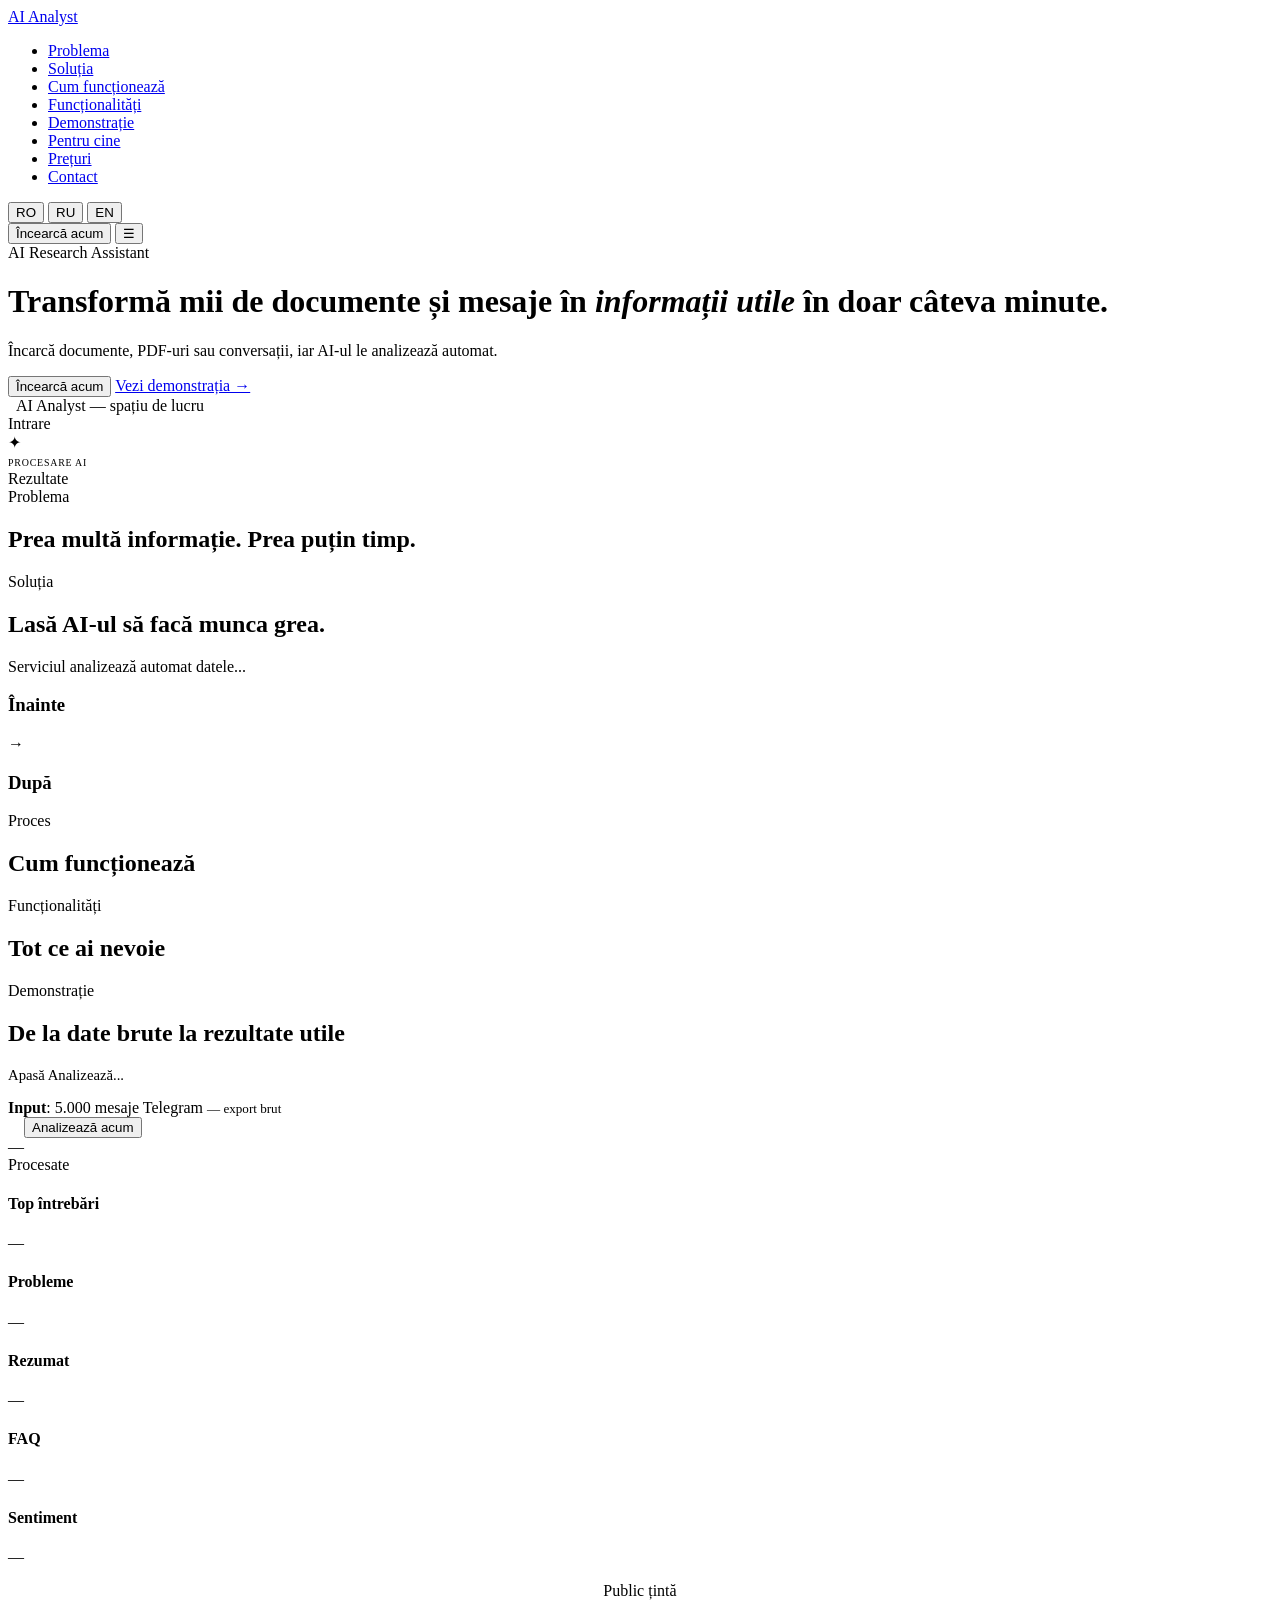
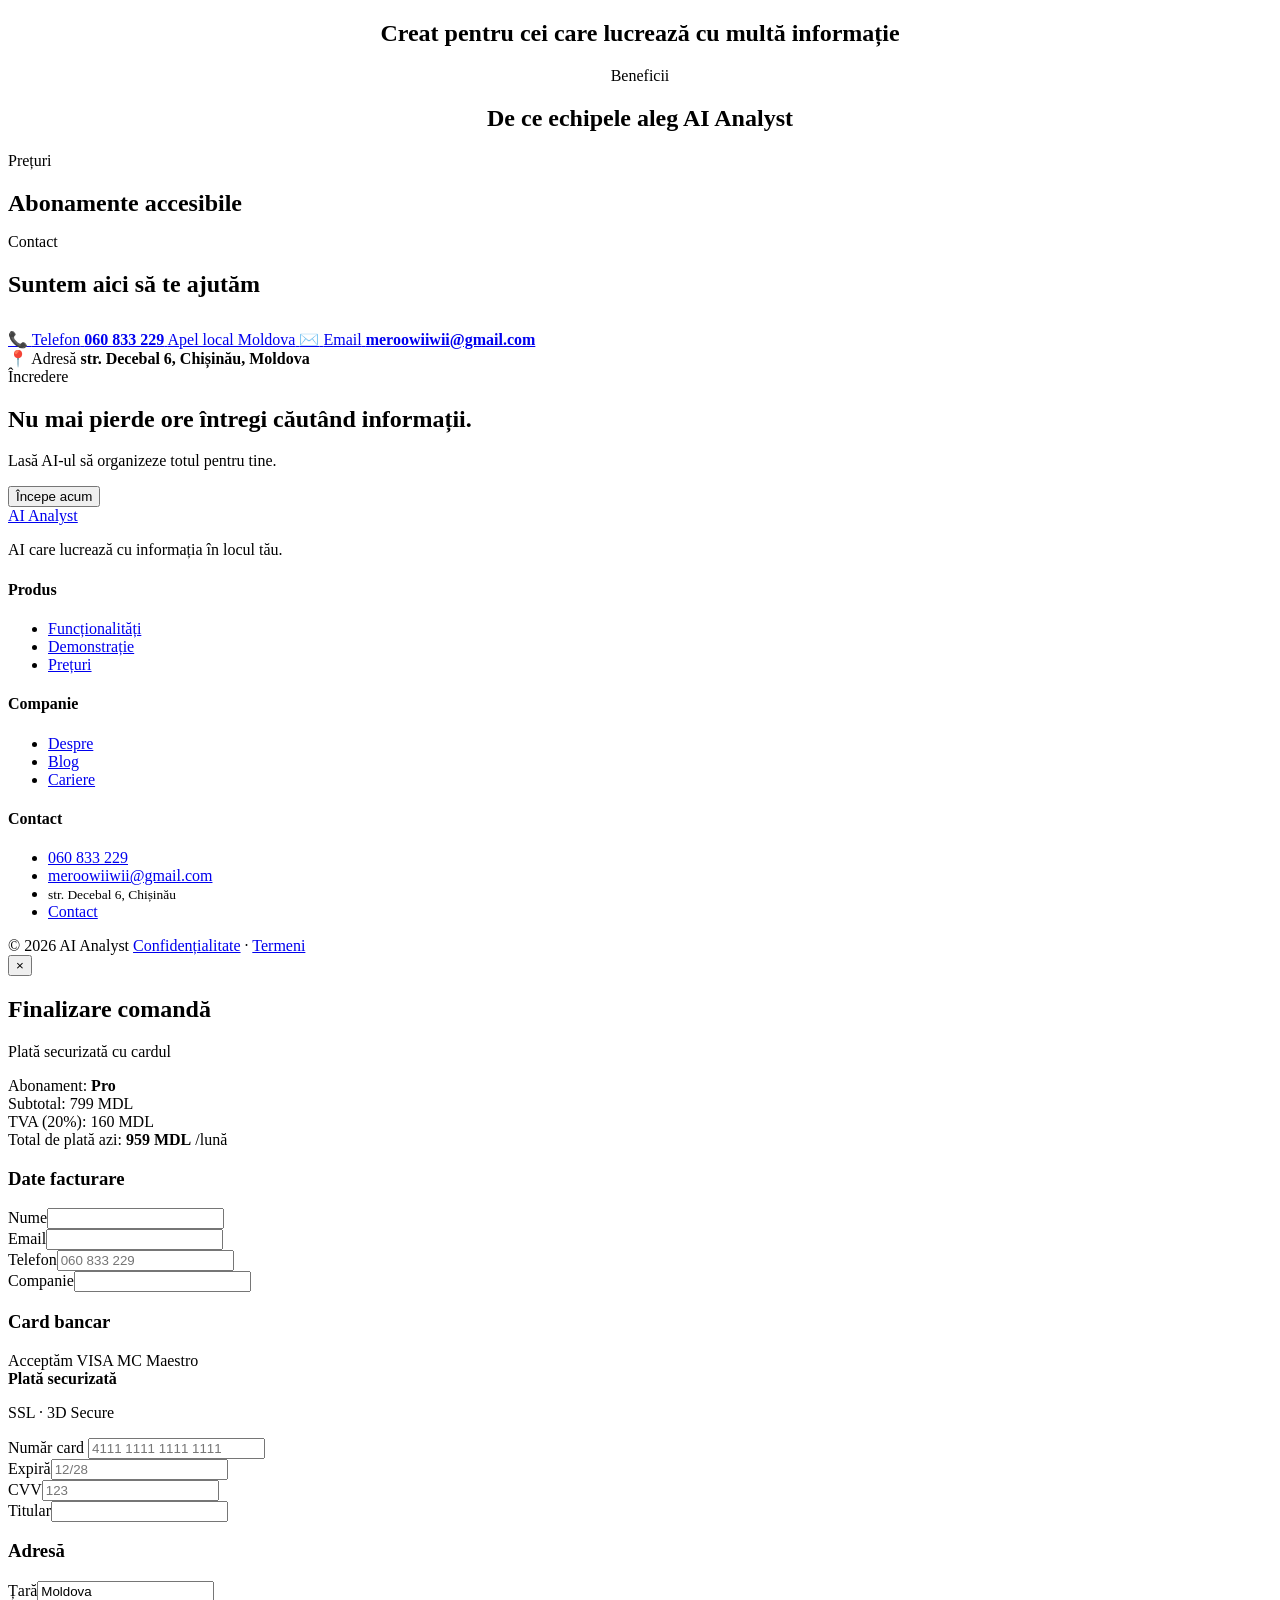
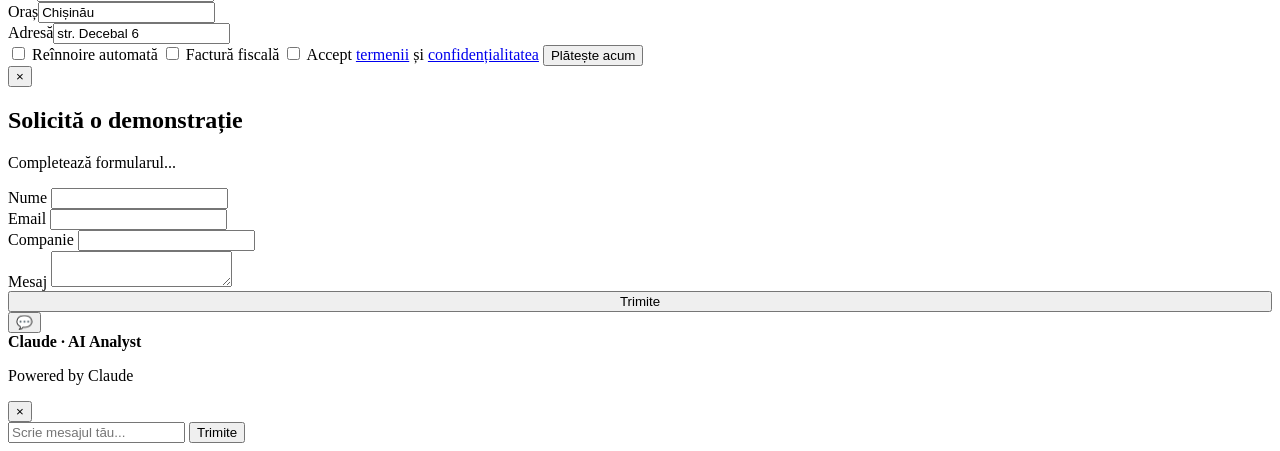
==== index.html @ ad3c5990 "Add files via upload" ====
<!DOCTYPE html>
<html lang="ro">
<head>
  <meta charset="UTF-8">
  <meta name="viewport" content="width=device-width, initial-scale=1.0">
  <meta name="description" content="AI Analyst — transformă documente și conversații în rezumate, rapoarte și insight-uri utile.">
  <meta name="theme-color" content="#06080c">
  <meta property="og:title" content="AI Analyst">
  <meta property="og:description" content="AI care lucrează cu informația în locul tău.">
  <meta property="og:type" content="website">
  <title>AI Analyst — Asistent AI pentru analiza informației</title>
  <link rel="preconnect" href="https://fonts.googleapis.com">
  <link href="https://fonts.googleapis.com/css2?family=Instrument+Serif:ital@0;1&family=DM+Sans:ital,opsz,wght@0,9..40,300;0,9..40,400;0,9..40,500;0,9..40,600&display=swap" rel="stylesheet">
  <link rel="stylesheet" href="css/styles.css">
  <link rel="icon" href="data:image/svg+xml,<svg xmlns='http://www.w3.org/2000/svg' viewBox='0 0 100 100'><circle cx='50' cy='50' r='40' fill='%233d8bff'/></svg>">
</head>
<body>
  <div class="glow" id="glow" aria-hidden="true"></div>

  <nav id="nav">
    <a href="#" class="logo" aria-label="AI Analyst home">
      <span class="logo-dot"></span> AI Analyst
    </a>
    <ul class="nav-mid">
      <li><a href="#problema" data-i18n="nav.problem">Problema</a></li>
      <li><a href="#solutie" data-i18n="nav.solution">Soluția</a></li>
      <li><a href="#cum" data-i18n="nav.how">Cum funcționează</a></li>
      <li><a href="#features" data-i18n="nav.features">Funcționalități</a></li>
      <li><a href="#demo" data-i18n="nav.demo">Demonstrație</a></li>
      <li><a href="#audience" data-i18n="nav.audience">Pentru cine</a></li>
      <li><a href="#preturi" data-i18n="nav.pricing">Prețuri</a></li>
      <li><a href="#contact" data-i18n="nav.contact">Contact</a></li>
    </ul>
    <div class="nav-right">
      <div class="lang-switch" role="group" aria-label="Language">
        <button type="button" class="lang-btn active" data-lang="ro" aria-pressed="true">RO</button>
        <button type="button" class="lang-btn" data-lang="ru" aria-pressed="false">RU</button>
        <button type="button" class="lang-btn" data-lang="en" aria-pressed="false">EN</button>
      </div>
      <button type="button" class="btn-nav" data-open-modal data-i18n="nav.cta">Încearcă acum</button>
      <button type="button" class="menu-toggle" id="menuToggle" aria-label="Menu">☰</button>
    </div>
  </nav>

  <header class="hero" id="top">
    <div class="hero-bg"></div>
    <div class="hero-grid"></div>
    <div class="hero-inner">
      <div class="badge">
        <span class="logo-dot" style="width:6px;height:6px"></span>
        <span data-i18n="hero.badge">AI Research Assistant</span>
      </div>
      <h1 data-i18n="hero.title" data-i18n-html>Transformă mii de documente și mesaje în <em>informații utile</em> în doar câteva minute.</h1>
      <p class="hero-sub" data-i18n="hero.sub">Încarcă documente, PDF-uri sau conversații, iar AI-ul le analizează automat.</p>
      <div class="hero-actions">
        <button type="button" class="btn-primary" data-open-modal data-i18n="hero.cta1">Încearcă acum</button>
        <a href="#demo" class="btn-ghost" data-i18n="hero.cta2">Vezi demonstrația →</a>
      </div>

      <div class="pipeline" aria-label="Product workflow">
        <div class="pipeline-bar">
          <span class="dot dot-r"></span><span class="dot dot-y"></span><span class="dot dot-g"></span>
          <span style="margin-left:8px" data-i18n="pipeline.title">AI Analyst — spațiu de lucru</span>
        </div>
        <div class="pipeline-body">
          <div class="pipe-col">
            <div class="pipe-label" data-i18n="pipeline.input">Intrare</div>
            <div id="pipelineFiles"></div>
          </div>
          <div class="pipe-mid">
            <div class="orb" aria-hidden="true">✦</div>
            <span style="font-size:.62rem;color:var(--accent);text-transform:uppercase;letter-spacing:.08em" data-i18n="pipeline.process">Procesare AI</span>
          </div>
          <div class="pipe-col">
            <div class="pipe-label" data-i18n="pipeline.output">Rezultate</div>
            <div id="pipelineOutputs"></div>
          </div>
        </div>
      </div>
    </div>
  </header>

  <main>
    <section id="problema">
      <div class="container">
        <div class="section-tag reveal" data-i18n="problem.tag">Problema</div>
        <h2 class="reveal" data-i18n="problem.title">Prea multă informație. Prea puțin timp.</h2>
        <div class="grid-3" id="problemGrid"></div>
      </div>
    </section>

    <div class="solution-wrap" id="solutie">
      <div class="container">
        <div class="section-tag reveal" data-i18n="solution.tag">Soluția</div>
        <h2 class="reveal" data-i18n="solution.title">Lasă AI-ul să facă munca grea.</h2>
        <p class="solution-desc reveal" data-i18n="solution.desc">Serviciul analizează automat datele...</p>
        <div class="ba-grid reveal">
          <div class="ba-box before">
            <h3 id="beforeTitle">Înainte</h3>
            <ul id="beforeList"></ul>
          </div>
          <div class="ba-arrow" aria-hidden="true">→</div>
          <div class="ba-box after">
            <h3 id="afterTitle">După</h3>
            <ul id="afterList"></ul>
          </div>
        </div>
      </div>
    </div>

    <section id="cum">
      <div class="container">
        <div class="section-tag reveal" data-i18n="how.tag">Proces</div>
        <h2 class="reveal" data-i18n="how.title">Cum funcționează</h2>
        <div class="steps" id="stepsRow"></div>
      </div>
    </section>

    <section id="features">
      <div class="container">
        <div class="section-tag reveal" data-i18n="features.tag">Funcționalități</div>
        <h2 class="reveal" data-i18n="features.title">Tot ce ai nevoie</h2>
        <div class="grid-3" id="featuresGrid"></div>
      </div>
    </section>

    <section id="demo" class="demo-section">
      <div class="container">
        <div class="section-tag reveal" data-i18n="demo.tag">Demonstrație</div>
        <h2 class="reveal" data-i18n="demo.title">De la date brute la rezultate utile</h2>
        <p class="reveal" style="color:var(--muted);font-size:.92rem" data-i18n="demo.subtitle">Apasă Analizează...</p>

        <div class="demo-panel reveal">
          <div class="demo-header">
            <div>
              <strong data-i18n="demo.inputLabel">Input</strong>:
              <span data-i18n="demo.inputValue">5.000 mesaje Telegram</span>
              <span style="color:var(--muted);font-size:.82rem"> — <span data-i18n="demo.inputDesc">export brut</span></span>
            </div>
            <div style="display:flex;align-items:center;gap:1rem;flex-wrap:wrap">
              <div class="demo-status" id="demoStatus"></div>
              <button type="button" class="demo-run" id="runDemoBtn" data-i18n="demo.run">Analizează acum</button>
            </div>
          </div>
          <div class="demo-grid">
            <div class="demo-metric">
              <div class="num" id="processedCount">—</div>
              <div class="lbl" data-i18n="demo.outputLabel">Procesate</div>
            </div>
            <div class="demo-cards">
              <div class="demo-card"><h4 data-i18n="demo.cards.q">Top întrebări</h4><p id="outQ">—</p></div>
              <div class="demo-card"><h4 data-i18n="demo.cards.issues">Probleme</h4><p id="outIssues">—</p></div>
              <div class="demo-card"><h4 data-i18n="demo.cards.summary">Rezumat</h4><p id="outSummary">—</p></div>
              <div class="demo-card"><h4 data-i18n="demo.cards.faq">FAQ</h4><p id="outFaq">—</p></div>
              <div class="demo-card" style="grid-column:1/-1"><h4 data-i18n="demo.cards.sentiment">Sentiment</h4><p id="outSentiment">—</p></div>
            </div>
          </div>
          <ul id="demoOutputList" style="display:none"></ul>
        </div>
      </div>
    </section>

    <section id="audience">
      <div class="container" style="text-align:center">
        <div class="section-tag reveal" style="justify-content:center" data-i18n="audience.tag">Public țintă</div>
        <h2 class="reveal" data-i18n="audience.title">Creat pentru cei care lucrează cu multă informație</h2>
        <div class="audience-tags reveal" id="audienceTags"></div>
      </div>
    </section>

    <section>
      <div class="container" style="text-align:center">
        <div class="section-tag reveal" style="justify-content:center" data-i18n="benefits.tag">Beneficii</div>
        <h2 class="reveal" data-i18n="benefits.title">De ce echipele aleg AI Analyst</h2>
        <div class="benefits-row reveal" id="benefitsRow"></div>
      </div>
    </section>

    <section id="preturi" style="background:var(--surface);border-block:1px solid var(--border)">
      <div class="container">
        <div class="section-tag reveal" data-i18n="pricing.tag">Prețuri</div>
        <h2 class="reveal" data-i18n="pricing.title">Abonamente accesibile</h2>
        <p class="reveal pricing-sub" data-i18n="pricing.subtitle" style="color:var(--muted);max-width:560px;margin:-1rem 0 2rem;font-size:.95rem"></p>
        <div class="pricing-grid reveal" id="pricingGrid"></div>
      </div>
    </section>

    <section id="contact">
      <div class="container">
        <div class="section-tag reveal" data-i18n="contact.tag">Contact</div>
        <h2 class="reveal" data-i18n="contact.title">Suntem aici să te ajutăm</h2>
        <p class="reveal" style="color:var(--muted);margin-bottom:2rem" data-i18n="contact.subtitle"></p>
        <div class="contact-grid reveal">
          <a href="tel:+37360833229" class="contact-card">
            <span class="contact-icon">📞</span>
            <span class="contact-label" data-i18n="contact.phoneLabel">Telefon</span>
            <strong data-i18n="contact.phone">060 833 229</strong>
            <span class="contact-hint" data-i18n="contact.callHint">Apel local Moldova</span>
          </a>
          <a href="mailto:meroowiiwii@gmail.com" class="contact-card">
            <span class="contact-icon">✉️</span>
            <span class="contact-label" data-i18n="contact.emailLabel">Email</span>
            <strong>meroowiiwii@gmail.com</strong>
          </a>
          <div class="contact-card static">
            <span class="contact-icon">📍</span>
            <span class="contact-label" data-i18n="contact.addressLabel">Adresă</span>
            <strong data-i18n="contact.address">str. Decebal 6, Chișinău, Moldova</strong>
          </div>
        </div>
      </div>
    </section>

    <section class="trust-section">
      <div class="container">
        <div class="section-tag reveal" data-i18n="proof.tag">Încredere</div>
        <div class="stats-row reveal" id="statsRow"></div>
        <div class="testimonials reveal" id="testimonialsGrid"></div>
        <div class="logos-row reveal" id="logosRow"></div>
      </div>
    </section>

    <section class="cta-final">
      <div class="container reveal">
        <h2 data-i18n="cta.title">Nu mai pierde ore întregi căutând informații.</h2>
        <p class="cta-sub" data-i18n="cta.sub">Lasă AI-ul să organizeze totul pentru tine.</p>
        <button type="button" class="btn-primary" data-open-modal data-i18n="cta.btn">Începe acum</button>
      </div>
    </section>
  </main>

  <footer>
    <div class="container">
      <div class="footer-grid">
        <div>
          <a href="#" class="logo"><span class="logo-dot"></span> AI Analyst</a>
          <p class="footer-desc" data-i18n="footer.desc">AI care lucrează cu informația în locul tău.</p>
        </div>
        <div class="footer-col">
          <h4 data-i18n="footer.product">Produs</h4>
          <ul>
            <li><a href="#features" data-i18n="footer.links.features">Funcționalități</a></li>
            <li><a href="#demo" data-i18n="footer.links.demo">Demonstrație</a></li>
            <li><a href="#preturi" data-i18n="footer.links.pricing">Prețuri</a></li>
          </ul>
        </div>
        <div class="footer-col">
          <h4 data-i18n="footer.company">Companie</h4>
          <ul>
            <li><a href="#" data-i18n="footer.links.about">Despre</a></li>
            <li><a href="#" data-i18n="footer.links.blog">Blog</a></li>
            <li><a href="#" data-i18n="footer.links.careers">Cariere</a></li>
          </ul>
        </div>
        <div class="footer-col">
          <h4 data-i18n="footer.contact">Contact</h4>
          <ul>
            <li><a href="tel:+37360833229">060 833 229</a></li>
            <li><a href="mailto:meroowiiwii@gmail.com">meroowiiwii@gmail.com</a></li>
            <li><span style="color:var(--muted);font-size:.84rem">str. Decebal 6, Chișinău</span></li>
            <li><a href="#contact" data-i18n="nav.contact">Contact</a></li>
          </ul>
        </div>
      </div>
      <div class="footer-bottom">
        <span data-i18n="footer.copy">© 2026 AI Analyst</span>
        <span><a href="privacy.html" data-i18n="footer.privacy">Confidențialitate</a> · <a href="terms.html" data-i18n="footer.terms">Termeni</a></span>
      </div>
    </div>
  </footer>

  <!-- Checkout / plată card -->
  <div class="modal checkout-modal" id="checkoutModal" role="dialog" aria-modal="true">
    <div class="modal-box checkout-box">
      <button type="button" class="modal-close" id="checkoutClose" aria-label="Close">×</button>

      <div class="checkout-step" data-step="form">
        <h2 id="checkoutTitle" data-i18n="checkout.title">Finalizare comandă</h2>
        <p class="sub" data-i18n="checkout.subtitle">Plată securizată cu cardul</p>
        <p class="form-error" id="checkoutError" hidden></p>

        <div class="checkout-summary">
          <div><span data-i18n="checkout.plan">Abonament</span>: <strong id="checkoutPlanName">Pro</strong></div>
          <div class="price-breakdown">
            <span data-i18n="checkout.subtotal">Subtotal</span>: <span id="checkoutSubtotal">799 MDL</span>
          </div>
          <div class="price-breakdown" id="checkoutVatRow">
            <span data-i18n="checkout.vat">TVA (20%)</span>: <span id="checkoutVat">160 MDL</span>
          </div>
          <div class="checkout-total">
            <span data-i18n="checkout.totalToday">Total de plată azi</span>:
            <strong id="checkoutTotal">959 MDL</strong>
            <span class="per-month-note" data-i18n="checkout.perMonth">/lună</span>
          </div>
          <span id="checkoutPlanPrice" hidden>959 MDL</span>
        </div>

        <form id="checkoutForm">
          <h3 class="checkout-h3" data-i18n="checkout.billingTitle">Date facturare</h3>
          <div class="form-row">
            <div class="form-group"><label for="chkName" data-i18n="checkout.fullName">Nume</label><input id="chkName" required autocomplete="name"></div>
            <div class="form-group"><label for="chkEmail" data-i18n="checkout.email">Email</label><input type="email" id="chkEmail" required autocomplete="email"></div>
          </div>
          <div class="form-row">
            <div class="form-group"><label for="chkPhone" data-i18n="checkout.phone">Telefon</label><input type="tel" id="chkPhone" required placeholder="060 833 229" autocomplete="tel"></div>
            <div class="form-group"><label for="chkCompany" data-i18n="checkout.company">Companie</label><input id="chkCompany" autocomplete="organization"></div>
          </div>

          <div id="checkoutCardBlock">
            <h3 class="checkout-h3" data-i18n="checkout.cardTitle">Card bancar</h3>
            <div class="card-brands">
              <span data-i18n="checkout.cardAccepted">Acceptăm</span>
              <span class="card-brand-icon visa active" data-brand="visa">VISA</span>
              <span class="card-brand-icon mastercard" data-brand="mastercard">MC</span>
              <span class="card-brand-icon maestro" data-brand="maestro">Maestro</span>
            </div>
            <div class="pci-box">
              <strong data-i18n="checkout.pciTitle">Plată securizată</strong>
              <p data-i18n="checkout.pciText">SSL · 3D Secure</p>
            </div>
            <div class="form-group">
              <label for="chkCard" data-i18n="checkout.cardNumber">Număr card</label>
              <input id="chkCard" inputmode="numeric" autocomplete="cc-number" placeholder="4111 1111 1111 1111" required>
            </div>
            <div class="form-row form-row-3">
              <div class="form-group"><label for="chkExpiry" data-i18n="checkout.cardExpiry">Expiră</label><input id="chkExpiry" inputmode="numeric" autocomplete="cc-exp" placeholder="12/28" required></div>
              <div class="form-group"><label for="chkCvv" data-i18n="checkout.cardCvv">CVV</label><input id="chkCvv" inputmode="numeric" autocomplete="cc-csc" placeholder="123" required></div>
              <div class="form-group form-span-2"><label for="chkCardName" data-i18n="checkout.cardName">Titular</label><input id="chkCardName" autocomplete="cc-name" required></div>
            </div>
          </div>

          <h3 class="checkout-h3" data-i18n="checkout.addressTitle">Adresă</h3>
          <div class="form-row">
            <div class="form-group"><label for="chkCountry" data-i18n="checkout.country">Țară</label><input id="chkCountry" value="Moldova" required></div>
            <div class="form-group"><label for="chkCity" data-i18n="checkout.city">Oraș</label><input id="chkCity" value="Chișinău" required></div>
          </div>
          <div class="form-group"><label for="chkAddress" data-i18n="checkout.address">Adresă</label><input id="chkAddress" value="str. Decebal 6" required></div>

          <label class="terms-check"><input type="checkbox" id="chkAutoRenew"> <span data-i18n="checkout.autoRenew">Reînnoire automată</span></label>
          <label class="terms-check"><input type="checkbox" id="chkInvoice"> <span data-i18n="checkout.invoice">Factură fiscală</span></label>
          <div class="form-group" id="chkIdnoRow" hidden>
            <label for="chkIdno" data-i18n="checkout.idno">IDNO</label>
            <input id="chkIdno" placeholder="1234567890123">
          </div>
          <label class="terms-check"><input type="checkbox" id="chkTerms" required> <span data-i18n="checkout.terms">Accept <a href="terms.html" target="_blank">termenii</a> și <a href="privacy.html" target="_blank">confidențialitatea</a></span></label>

          <button type="submit" class="btn-primary checkout-pay-btn" id="checkoutPayBtn" data-i18n="checkout.pay">Plătește acum</button>
        </form>
      </div>

      <div class="checkout-step" data-step="processing" hidden>
        <div class="checkout-loader"></div>
        <p id="checkoutProcessingText" data-i18n="checkout.processing">Procesăm plata...</p>
      </div>

      <div class="checkout-step" data-step="3ds" hidden>
        <h2 data-i18n="checkout.threeDsTitle">3D Secure</h2>
        <p class="sub" data-i18n="checkout.threeDsHint">Cod SMS</p>
        <div class="form-group"><label for="chk3dsCode" data-i18n="checkout.threeDsCode">Cod</label><input id="chk3dsCode" inputmode="numeric" maxlength="8" placeholder="123456"></div>
        <button type="button" class="btn-primary" id="checkout3dsBtn" style="width:100%" data-i18n="checkout.threeDsConfirm">Confirmă</button>
      </div>

      <div class="checkout-step" data-step="failed" hidden>
        <div class="checkout-fail-icon">✕</div>
        <h2 data-i18n="checkout.failedTitle">Plată eșuată</h2>
        <p id="checkoutFailedMsg" style="color:var(--muted);margin:1rem 0"></p>
        <button type="button" class="btn-primary" id="checkoutRetryBtn" style="width:100%" data-i18n="checkout.retry">Încearcă din nou</button>
      </div>

      <div class="checkout-step" data-step="success" hidden>
        <div class="checkout-success-icon">✓</div>
        <h2 data-i18n="checkout.successTitle">Plată reușită!</h2>
        <p id="checkoutSuccessPlan"></p>
        <p class="order-id"><span data-i18n="checkout.successOrder">Comandă</span>: <strong id="checkoutOrderId"></strong></p>
        <p class="order-id"><span data-i18n="checkout.transactionId">Tranzacție</span>: <strong id="checkoutTransactionId"></strong></p>
        <button type="button" class="btn-primary" id="checkoutDoneBtn" style="width:100%;margin-top:1rem" data-i18n="checkout.close">Închide</button>
      </div>
    </div>
  </div>

  <!-- Lead form modal -->
  <div class="modal" id="leadModal" role="dialog" aria-modal="true" aria-labelledby="modalTitle">
    <div class="modal-box" style="position:relative">
      <button type="button" class="modal-close" id="closeModal" aria-label="Close">×</button>
      <h2 id="modalTitle" data-i18n="form.title">Solicită o demonstrație</h2>
      <p class="sub" data-i18n="form.sub">Completează formularul...</p>
      <p class="form-error" id="formError" hidden></p>
      <p class="form-success" id="formSuccess" hidden data-i18n="form.success">Mulțumim!</p>
      <form id="leadForm">
        <div class="form-group">
          <label for="fName" data-i18n="form.name">Nume</label>
          <input type="text" id="fName" name="name" required autocomplete="name">
        </div>
        <div class="form-group">
          <label for="fEmail" data-i18n="form.email">Email</label>
          <input type="email" id="fEmail" name="email" required autocomplete="email">
        </div>
        <div class="form-group">
          <label for="fCompany" data-i18n="form.company">Companie</label>
          <input type="text" id="fCompany" name="company" autocomplete="organization">
        </div>
        <div class="form-group">
          <label for="fMessage" data-i18n="form.message">Mesaj</label>
          <textarea id="fMessage" name="message"></textarea>
        </div>
        <button type="submit" class="btn-primary" style="width:100%" data-i18n="form.submit">Trimite</button>
      </form>
    </div>
  </div>

  <!-- AI Chat Assistant -->
  <button type="button" class="chat-fab" id="chatFab" aria-label="Open chat">
    <span class="chat-fab-icon">💬</span>
  </button>
  <div class="chat-panel" id="chatPanel" aria-hidden="true">
    <div class="chat-header">
      <div>
        <strong data-i18n="chat.title">Claude · AI Analyst</strong>
        <p data-i18n="chat.subtitle">Powered by Claude</p>
      </div>
      <button type="button" class="chat-close" id="chatClose" aria-label="Close">×</button>
    </div>
    <div class="chat-messages" id="chatMessages"></div>
    <form class="chat-form" id="chatForm">
      <input type="text" id="chatInput" autocomplete="off" data-i18n-placeholder="chat.placeholder" placeholder="Scrie mesajul tău...">
      <button type="submit" class="chat-send" data-i18n="chat.send">Trimite</button>
    </form>
  </div>

  <script src="js/config.js"></script>
  <script src="js/payment-config.js"></script>
  <script src="js/payment-gateway.js"></script>
  <script src="js/i18n.js"></script>
  <script src="js/checkout.js"></script>
  <script src="js/chat.js"></script>
  <script src="js/voice.js"></script>
  <script src="js/app.js"></script>
</body>
</html>
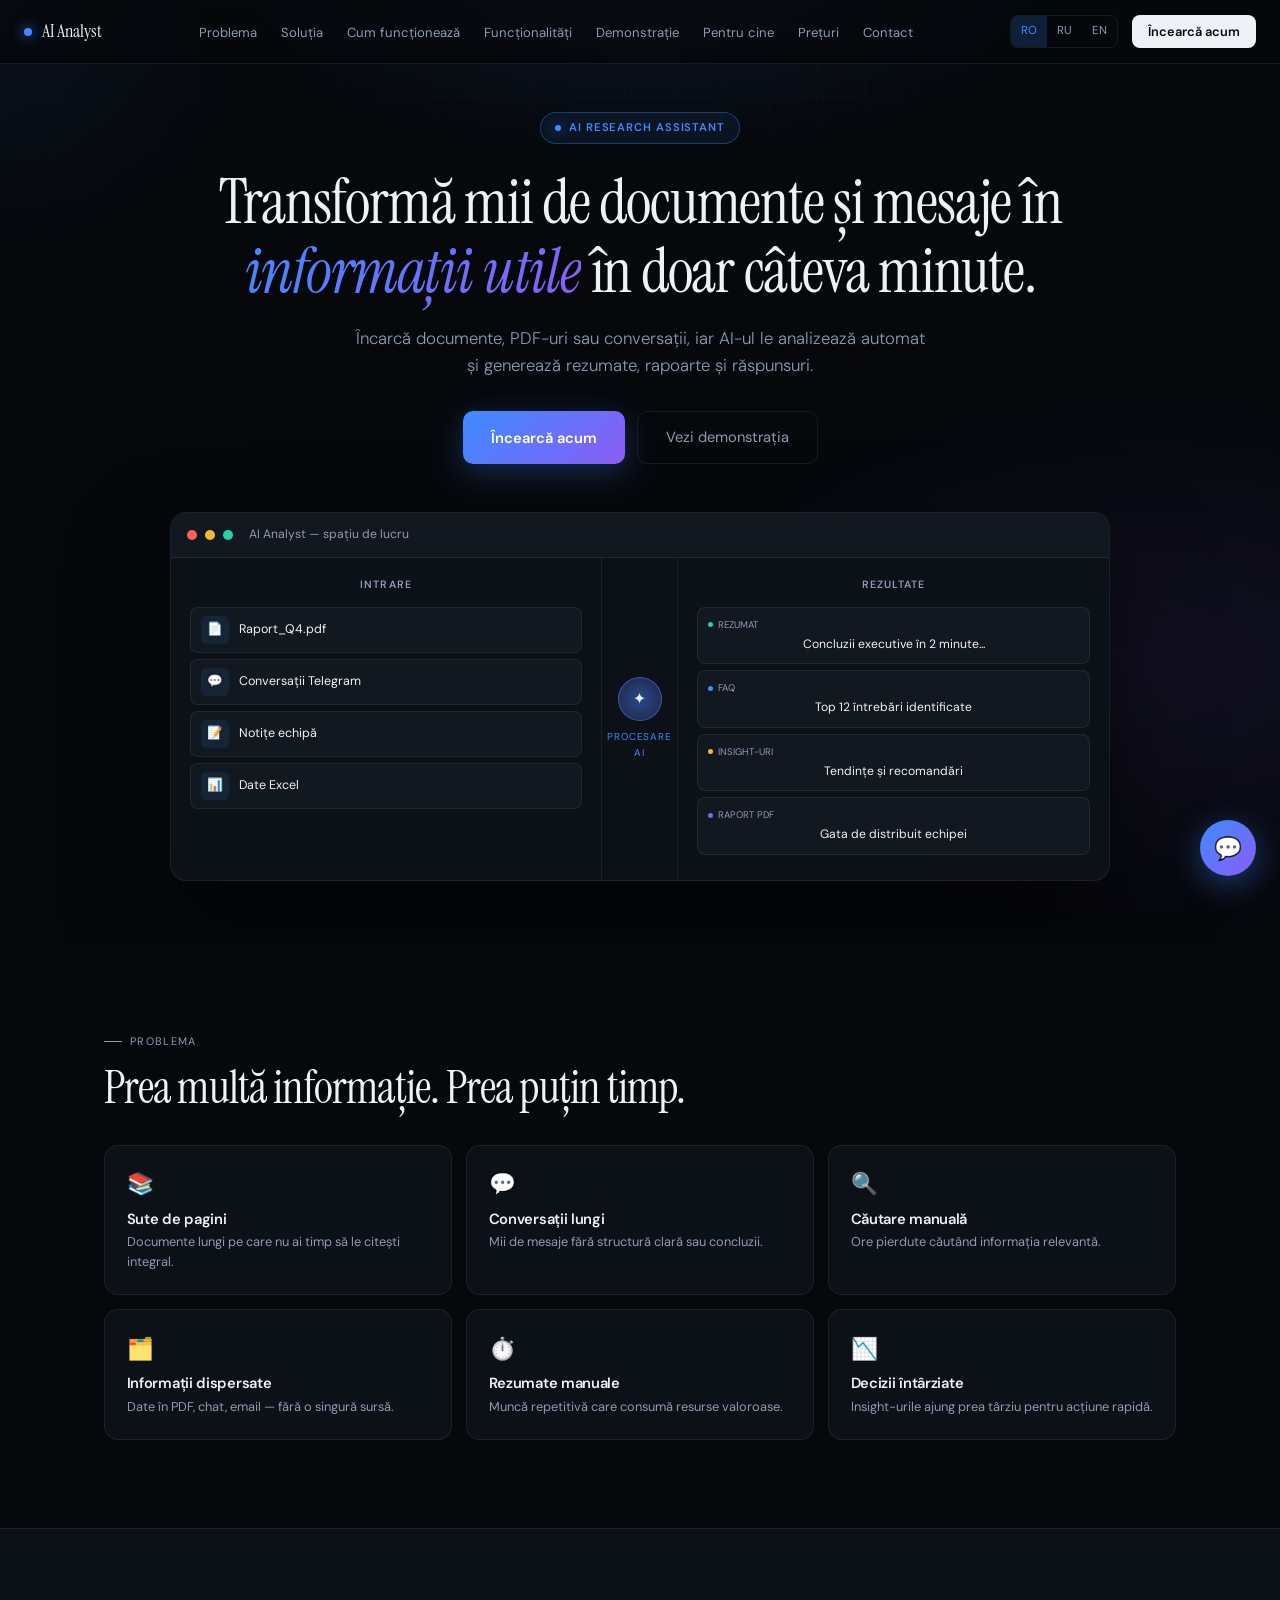
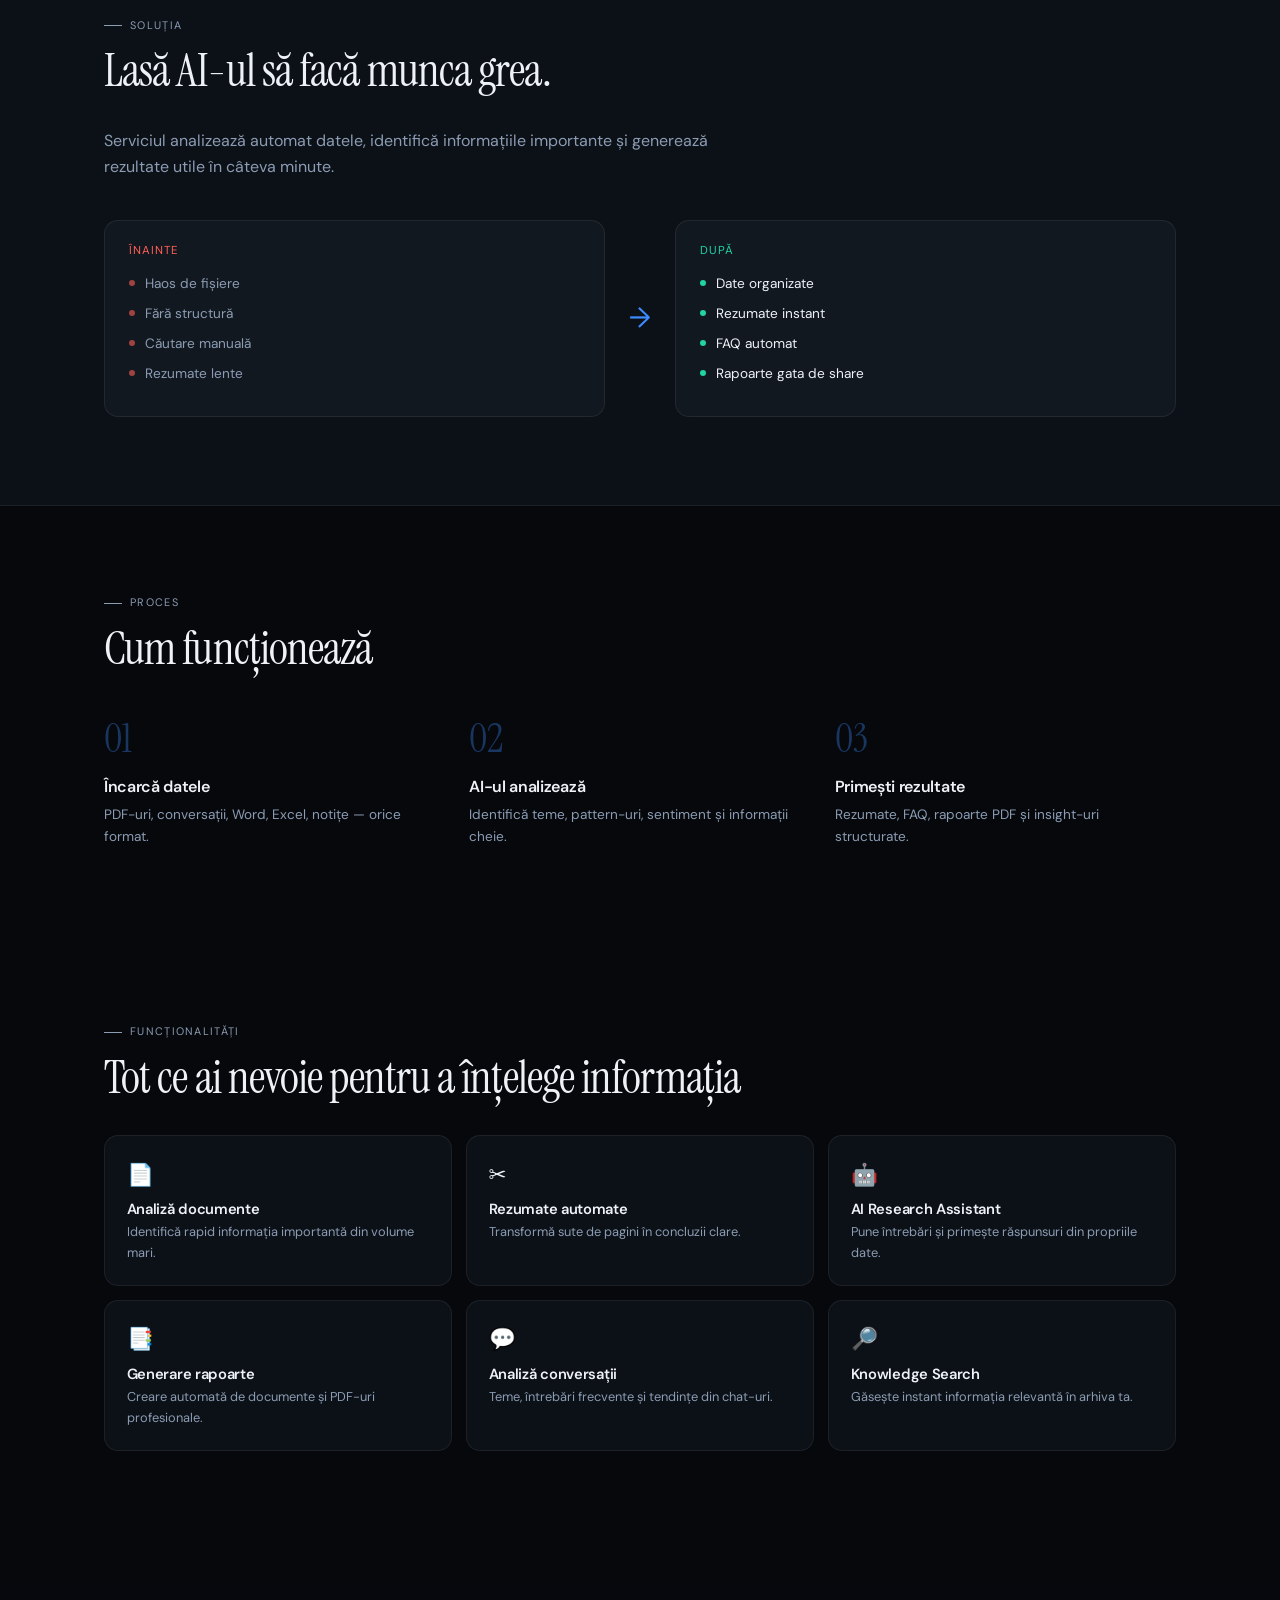
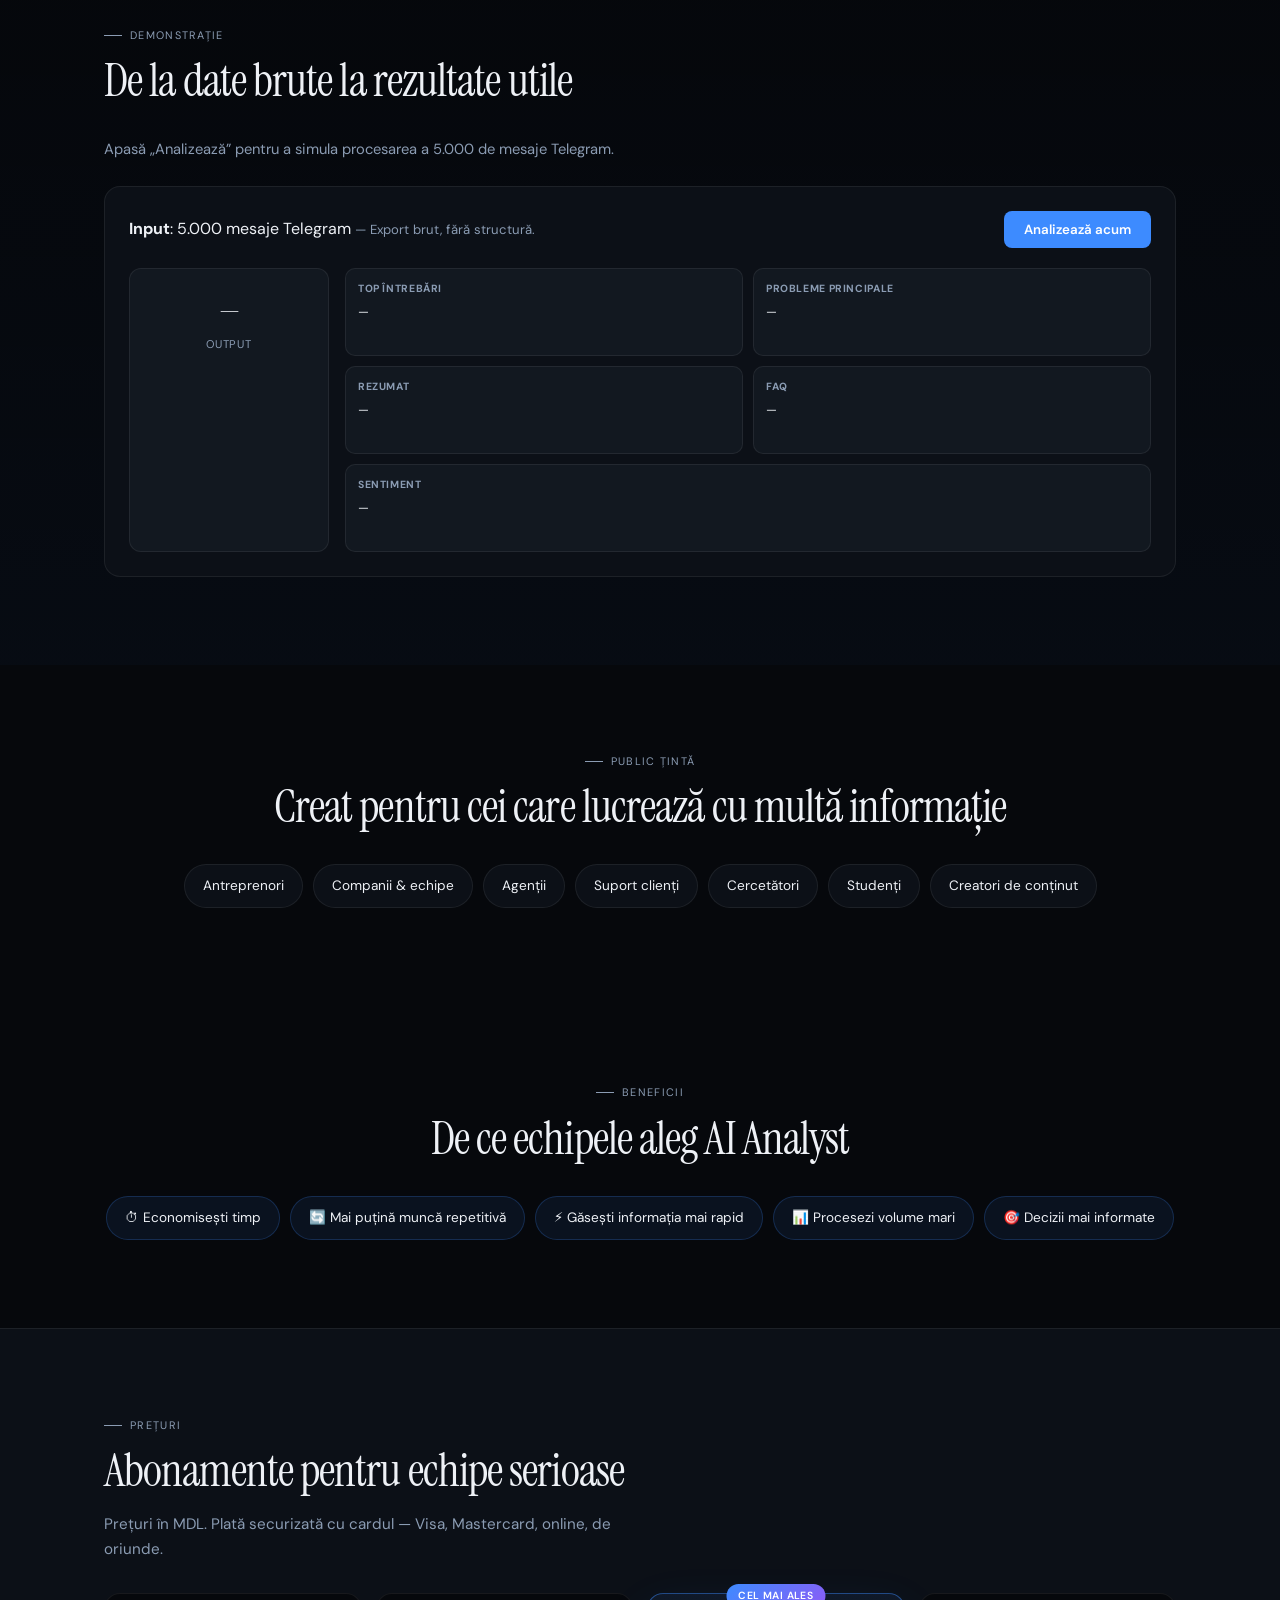
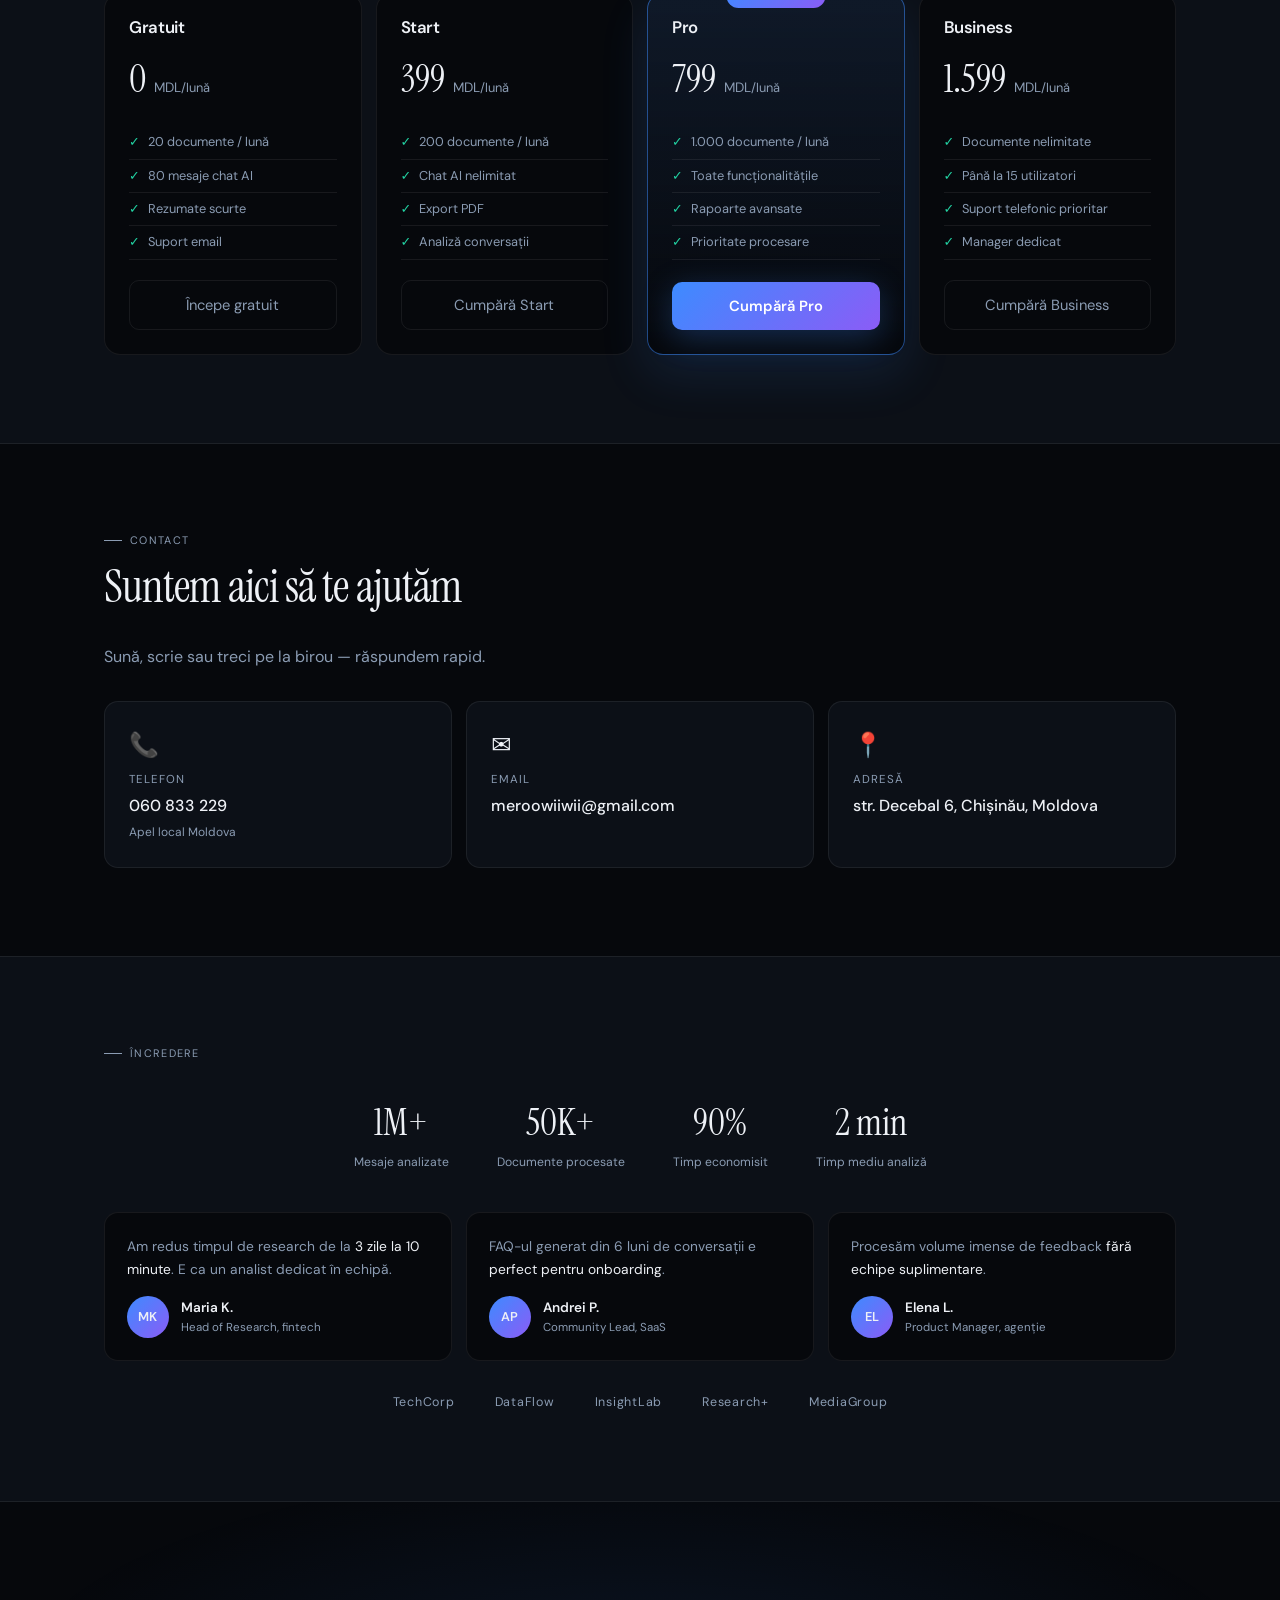
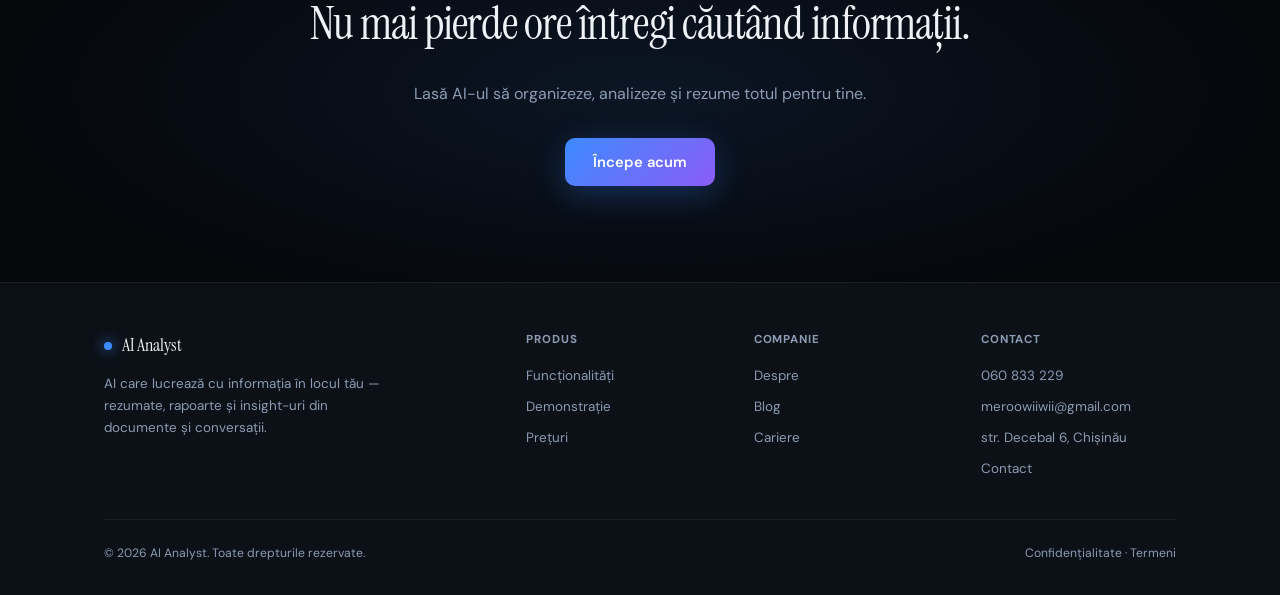
==== commit b40a1dc0: "Update index.html" ====
--- a/index.html
+++ b/index.html
@@ -11,7 +11,7 @@
   <title>AI Analyst — Asistent AI pentru analiza informației</title>
   <link rel="preconnect" href="https://fonts.googleapis.com">
   <link href="https://fonts.googleapis.com/css2?family=Instrument+Serif:ital@0;1&family=DM+Sans:ital,opsz,wght@0,9..40,300;0,9..40,400;0,9..40,500;0,9..40,600&display=swap" rel="stylesheet">
-  <link rel="stylesheet" href="css/styles.css">
+  <link rel="stylesheet" href="styles.css">
   <link rel="icon" href="data:image/svg+xml,<svg xmlns='http://www.w3.org/2000/svg' viewBox='0 0 100 100'><circle cx='50' cy='50' r='40' fill='%233d8bff'/></svg>">
 </head>
 <body>
@@ -427,13 +427,13 @@
     </form>
   </div>
 
-  <script src="js/config.js"></script>
-  <script src="js/payment-config.js"></script>
-  <script src="js/payment-gateway.js"></script>
-  <script src="js/i18n.js"></script>
-  <script src="js/checkout.js"></script>
-  <script src="js/chat.js"></script>
-  <script src="js/voice.js"></script>
-  <script src="js/app.js"></script>
+  <script src="config.js"></script>
+  <script src="payment-config.js"></script>
+  <script src="payment-gateway.js"></script>
+  <script src="i18n.js"></script>
+  <script src="checkout.js"></script>
+  <script src="chat.js"></script>
+  <script src="voice.js"></script>
+  <script src="app.js"></script>
 </body>
 </html>
--- a/styles.css
+++ b/styles.css
@@ -0,0 +1,278 @@
+*,*::before,*::after{box-sizing:border-box;margin:0;padding:0}
+:root{
+  --bg:#06080c;--surface:#0c1017;--surface2:#121820;--border:rgba(255,255,255,.07);
+  --text:#eef1f6;--muted:#8b9cb3;--accent:#3d8bff;--accent2:#8b5cf6;
+  --green:#22d3a3;--red:#ff5f57;--gold:#f0b93a;
+}
+html{scroll-behavior:smooth}
+body{font-family:'DM Sans',system-ui,sans-serif;background:var(--bg);color:var(--text);line-height:1.6;overflow-x:hidden}
+h1,h2,h3{font-family:'Instrument Serif',Georgia,serif;font-weight:400;letter-spacing:-.02em;line-height:1.12}
+a{color:inherit;text-decoration:none}
+.container{max-width:1120px;margin:0 auto;padding:0 1.5rem}
+.glow{position:fixed;width:520px;height:520px;border-radius:50%;background:radial-gradient(circle,rgba(61,139,255,.08),transparent 70%);pointer-events:none;transform:translate(-50%,-50%);z-index:0}
+
+/* Nav */
+nav{position:fixed;inset:0 0 auto;z-index:100;height:64px;display:flex;align-items:center;justify-content:space-between;padding:0 1.5rem;background:rgba(6,8,12,.88);backdrop-filter:blur(18px);border-bottom:1px solid var(--border)}
+.logo{display:flex;align-items:center;gap:10px;font-family:'Instrument Serif',serif;font-size:1.15rem}
+.logo-dot{width:8px;height:8px;border-radius:50%;background:var(--accent);box-shadow:0 0 14px var(--accent);animation:pulse 2s infinite}
+@keyframes pulse{50%{opacity:.45;transform:scale(1.35)}}
+.nav-mid{display:flex;gap:1.5rem;list-style:none}
+.nav-mid a{font-size:.82rem;color:var(--muted);transition:color .2s}
+.nav-mid a:hover{color:var(--text)}
+.nav-right{display:flex;align-items:center;gap:.85rem}
+.lang-switch{display:flex;border:1px solid var(--border);border-radius:8px;overflow:hidden}
+.lang-btn{background:transparent;border:none;color:var(--muted);font:inherit;font-size:.72rem;padding:6px 10px;cursor:pointer;transition:all .2s}
+.lang-btn.active{background:rgba(61,139,255,.18);color:var(--accent)}
+.btn-nav{background:var(--text);color:var(--bg);padding:8px 16px;border-radius:8px;font-size:.8rem;font-weight:600;border:none;cursor:pointer;font-family:inherit}
+.menu-toggle{display:none;background:none;border:none;color:var(--text);font-size:1.35rem;cursor:pointer}
+
+.btn-primary{background:linear-gradient(135deg,var(--accent),var(--accent2));color:#fff;padding:14px 28px;border-radius:10px;font-weight:600;font-size:.92rem;border:none;cursor:pointer;font-family:inherit;box-shadow:0 8px 32px rgba(61,139,255,.28);transition:transform .2s,box-shadow .2s}
+.btn-primary:hover{transform:translateY(-2px);box-shadow:0 14px 44px rgba(61,139,255,.38)}
+.btn-ghost{background:transparent;color:var(--muted);padding:14px 28px;border-radius:10px;border:1px solid var(--border);font-size:.92rem;cursor:pointer;font-family:inherit;display:inline-flex;align-items:center;gap:8px;transition:border-color .2s,color .2s}
+.btn-ghost:hover{border-color:rgba(255,255,255,.22);color:var(--text)}
+
+/* Hero */
+.hero{min-height:100vh;padding:7rem 1.5rem 4rem;text-align:center;position:relative;overflow:hidden}
+.hero-bg{position:absolute;inset:0;background:radial-gradient(ellipse 70% 50% at 50% -10%,rgba(61,139,255,.15),transparent 55%),radial-gradient(ellipse 40% 30% at 90% 70%,rgba(139,92,246,.09),transparent)}
+.hero-grid{position:absolute;inset:0;background-image:linear-gradient(rgba(255,255,255,.02) 1px,transparent 1px),linear-gradient(90deg,rgba(255,255,255,.02) 1px,transparent 1px);background-size:48px 48px;mask-image:radial-gradient(ellipse 80% 50% at 50% 0%,#000,transparent)}
+.hero-inner{position:relative;z-index:1;max-width:940px;margin:0 auto}
+.badge{display:inline-flex;align-items:center;gap:8px;border:1px solid rgba(61,139,255,.35);background:rgba(61,139,255,.08);color:var(--accent);font-size:.7rem;font-weight:600;padding:6px 14px;border-radius:100px;text-transform:uppercase;letter-spacing:.08em;margin-bottom:1.5rem}
+.hero h1{font-size:clamp(2.1rem,5.5vw,3.85rem);margin-bottom:1.2rem}
+.hero h1 em{font-style:italic;background:linear-gradient(135deg,var(--accent),var(--accent2));-webkit-background-clip:text;-webkit-text-fill-color:transparent;background-clip:text}
+.hero-sub{color:var(--muted);font-size:1.05rem;max-width:580px;margin:0 auto 2rem;font-weight:300}
+.hero-actions{display:flex;gap:12px;justify-content:center;flex-wrap:wrap;margin-bottom:3rem}
+
+.pipeline{max-width:980px;margin:0 auto;background:var(--surface);border:1px solid var(--border);border-radius:16px;overflow:hidden;box-shadow:0 48px 100px rgba(0,0,0,.55)}
+.pipeline-bar{display:flex;align-items:center;gap:8px;padding:12px 16px;background:var(--surface2);border-bottom:1px solid var(--border);font-size:.76rem;color:var(--muted)}
+.dot{width:10px;height:10px;border-radius:50%}
+.dot-r{background:var(--red)}.dot-y{background:var(--gold)}.dot-g{background:var(--green)}
+.pipeline-body{display:grid;grid-template-columns:1fr 76px 1fr;min-height:310px}
+.pipe-col{padding:1.2rem;border-right:1px solid var(--border)}
+.pipe-col:last-child{border-right:none}
+.pipe-mid{display:flex;flex-direction:column;align-items:center;justify-content:center;gap:8px;border-right:1px solid var(--border)}
+.pipe-label{font-size:.66rem;text-transform:uppercase;letter-spacing:.1em;color:var(--muted);margin-bottom:.8rem;font-weight:600}
+.file-row{display:flex;align-items:center;gap:10px;padding:8px 10px;background:var(--surface2);border:1px solid var(--border);border-radius:8px;margin-bottom:6px;font-size:.78rem}
+.file-ico{width:28px;height:28px;border-radius:6px;display:flex;align-items:center;justify-content:center;background:rgba(61,139,255,.1)}
+.orb{width:44px;height:44px;border-radius:50%;background:radial-gradient(circle,rgba(61,139,255,.5),rgba(139,92,246,.2));border:1px solid rgba(61,139,255,.5);display:flex;align-items:center;justify-content:center;animation:orb 2s infinite}
+@keyframes orb{50%{box-shadow:0 0 0 10px rgba(61,139,255,0)}}
+.out-card{padding:10px;background:var(--surface2);border:1px solid var(--border);border-radius:8px;margin-bottom:6px;font-size:.76rem;line-height:1.45}
+.out-tag{font-size:.6rem;text-transform:uppercase;color:var(--muted);margin-bottom:4px;display:flex;align-items:center;gap:5px}
+.out-dot{width:5px;height:5px;border-radius:50%}
+
+section{padding:5.5rem 0;position:relative;z-index:1}
+.section-tag{font-size:.68rem;text-transform:uppercase;letter-spacing:.12em;color:var(--muted);margin-bottom:.7rem;display:flex;align-items:center;gap:8px}
+.section-tag::before{content:'';width:18px;height:1px;background:var(--muted)}
+h2{font-size:clamp(1.7rem,4vw,2.85rem);margin-bottom:2rem}
+.grid-3{display:grid;grid-template-columns:repeat(3,1fr);gap:14px}
+.card{background:var(--surface);border:1px solid var(--border);border-radius:14px;padding:1.35rem;transition:transform .25s,border-color .25s}
+.card:hover{transform:translateY(-3px);border-color:rgba(61,139,255,.28)}
+.card-icon{font-size:1.35rem;margin-bottom:.55rem}
+.card h3{font-family:'DM Sans',sans-serif;font-size:.92rem;font-weight:600;margin-bottom:.3rem}
+.card p{font-size:.8rem;color:var(--muted)}
+
+.solution-wrap{background:var(--surface);border-block:1px solid var(--border);padding:5.5rem 0}
+.solution-desc{color:var(--muted);max-width:640px;font-size:1rem;margin-bottom:2.5rem}
+.ba-grid{display:grid;grid-template-columns:1fr auto 1fr;gap:1.5rem;align-items:stretch}
+.ba-box{background:var(--surface2);border:1px solid var(--border);border-radius:14px;padding:1.5rem}
+.ba-box h3{font-family:'DM Sans',sans-serif;font-size:.72rem;text-transform:uppercase;letter-spacing:.08em;margin-bottom:1rem}
+.ba-box.before h3{color:var(--red)}
+.ba-box.after h3{color:var(--green)}
+.ba-box ul{list-style:none}
+.ba-box li{display:flex;align-items:flex-start;gap:10px;font-size:.85rem;color:var(--muted);margin-bottom:8px}
+.ba-box.after li{color:var(--text)}
+.ba-dot{width:6px;height:6px;border-radius:50%;margin-top:7px;flex-shrink:0}
+.ba-dot.before{background:var(--red);opacity:.6}
+.ba-dot.after{background:var(--green)}
+.ba-arrow{align-self:center;font-size:1.75rem;color:var(--accent)}
+
+.steps{display:grid;grid-template-columns:repeat(3,1fr);gap:1.5rem}
+.step-num{font-family:'Instrument Serif',serif;font-size:2.5rem;color:rgba(61,139,255,.35)}
+.step h3{font-family:'DM Sans',sans-serif;font-size:1rem;font-weight:600;margin:.5rem 0}
+.step p{font-size:.85rem;color:var(--muted)}
+
+.demo-section{background:linear-gradient(180deg,transparent,rgba(61,139,255,.03))}
+.demo-panel{background:var(--surface);border:1px solid var(--border);border-radius:16px;padding:1.5rem;margin-top:1.5rem}
+.demo-header{display:flex;flex-wrap:wrap;align-items:center;justify-content:space-between;gap:1rem;margin-bottom:1.25rem}
+.demo-status{font-size:.82rem;color:var(--muted);display:flex;align-items:center;gap:8px}
+.status-dot{width:8px;height:8px;border-radius:50%;background:var(--gold)}
+.status-dot.ok{background:var(--green)}
+.status-dot.pulse{animation:pulse 1s infinite}
+.demo-run{background:var(--accent);color:#fff;border:none;padding:10px 20px;border-radius:8px;font-family:inherit;font-weight:600;cursor:pointer;transition:background .2s}
+.demo-run:hover{background:#2d7ae8}
+.demo-run:disabled{opacity:.6;cursor:not-allowed}
+.demo-run.done{background:rgba(34,211,163,.2);color:var(--green)}
+.demo-grid{display:grid;grid-template-columns:200px 1fr;gap:1rem}
+.demo-metric{background:var(--surface2);border:1px solid var(--border);border-radius:12px;padding:1rem;text-align:center}
+.demo-metric .num{font-family:'Instrument Serif',serif;font-size:2rem}
+.demo-metric .lbl{font-size:.7rem;color:var(--muted);text-transform:uppercase;letter-spacing:.06em}
+.demo-cards{display:grid;grid-template-columns:repeat(2,1fr);gap:10px}
+.demo-card{background:var(--surface2);border:1px solid var(--border);border-radius:10px;padding:12px;min-height:88px}
+.demo-card h4{font-size:.65rem;text-transform:uppercase;color:var(--muted);margin-bottom:6px;letter-spacing:.06em}
+.demo-card p{font-size:.78rem;color:var(--text);white-space:pre-line;line-height:1.45}
+
+.audience-tags{display:flex;flex-wrap:wrap;gap:10px;justify-content:center;margin-top:1.5rem}
+.tag{padding:10px 18px;background:var(--surface);border:1px solid var(--border);border-radius:100px;font-size:.85rem;transition:border-color .2s}
+.tag:hover{border-color:rgba(61,139,255,.35)}
+
+.benefits-row{display:flex;flex-wrap:wrap;gap:10px;justify-content:center;margin-top:1rem}
+.benefit-pill{padding:10px 18px;background:rgba(61,139,255,.08);border:1px solid rgba(61,139,255,.22);border-radius:100px;font-size:.85rem}
+
+.trust-section{background:var(--surface);border-block:1px solid var(--border)}
+.stats-row{display:flex;flex-wrap:wrap;justify-content:center;gap:3rem;margin:2rem 0 2.5rem}
+.stat{text-align:center}
+.stat-n{font-family:'Instrument Serif',serif;font-size:2.3rem}
+.stat-l{font-size:.76rem;color:var(--muted)}
+.testimonials{display:grid;grid-template-columns:repeat(3,1fr);gap:14px}
+.testimonial{background:var(--bg);border:1px solid var(--border);border-radius:14px;padding:1.35rem}
+.test-text{font-size:.86rem;color:var(--muted);margin-bottom:1rem;line-height:1.65}
+.test-text em{color:var(--text);font-style:normal}
+.test-author{display:flex;align-items:center;gap:12px}
+.avatar{width:42px;height:42px;border-radius:50%;background:linear-gradient(135deg,var(--accent),var(--accent2));display:flex;align-items:center;justify-content:center;font-size:.8rem;font-weight:600}
+.test-name{font-size:.85rem;font-weight:600}
+.test-role{font-size:.72rem;color:var(--muted)}
+.logos-row{display:flex;flex-wrap:wrap;justify-content:center;gap:2.5rem;margin-top:2rem;opacity:.35;font-size:.78rem;color:var(--muted);letter-spacing:.06em}
+
+.cta-final{text-align:center;padding:6rem 1.5rem;position:relative}
+.cta-final::before{content:'';position:absolute;inset:0;background:radial-gradient(ellipse 50% 60% at 50% 50%,rgba(61,139,255,.1),transparent)}
+.cta-final .container{position:relative}
+.cta-sub{color:var(--muted);margin:1rem auto 2rem;max-width:500px}
+
+footer{border-top:1px solid var(--border);padding:3rem 0 2rem;background:var(--surface)}
+.footer-grid{display:grid;grid-template-columns:2fr 1fr 1fr 1fr;gap:2rem}
+.footer-desc{font-size:.84rem;color:var(--muted);margin-top:.75rem;max-width:300px;line-height:1.65}
+.footer-col h4{font-size:.72rem;text-transform:uppercase;letter-spacing:.08em;color:var(--muted);margin-bottom:.75rem}
+.footer-col ul{list-style:none}
+.footer-col li{margin-bottom:.35rem}
+.footer-col a{font-size:.84rem;color:var(--muted);transition:color .2s}
+.footer-col a:hover{color:var(--text)}
+.footer-bottom{margin-top:2rem;padding-top:1.5rem;border-top:1px solid var(--border);display:flex;justify-content:space-between;flex-wrap:wrap;gap:1rem;font-size:.76rem;color:var(--muted)}
+
+/* Voice Input Buttons */
+.voice-btn{background:rgba(61,139,255,.1);color:var(--accent);border:1px solid rgba(61,139,255,.25);padding:8px 12px;border-radius:8px;cursor:pointer;font-size:1rem;transition:all .2s;display:inline-flex;align-items:center;justify-content:center;min-width:40px;height:40px}
+.voice-btn:hover{background:rgba(61,139,255,.18);border-color:rgba(61,139,255,.4)}
+.voice-btn.listening{background:rgba(255,95,87,.15);color:var(--red);border-color:rgba(255,95,87,.4);animation:pulse-red 1s infinite}
+@keyframes pulse-red{0%,100%{opacity:1}50%{opacity:.6}}
+.form-group{position:relative}
+.form-group > div{display:flex;align-items:center}
+.form-group input,.form-group textarea{flex:1}
+
+/* Modal */
+.modal{position:fixed;inset:0;z-index:200;display:flex;align-items:center;justify-content:center;padding:1rem;background:rgba(0,0,0,.7);backdrop-filter:blur(8px);opacity:0;visibility:hidden;transition:opacity .25s,visibility .25s}
+.modal.open{opacity:1;visibility:visible}
+.modal-box{background:var(--surface);border:1px solid var(--border);border-radius:16px;padding:2rem;max-width:440px;width:100%;box-shadow:0 40px 80px rgba(0,0,0,.6);transform:translateY(12px);transition:transform .25s}
+.modal.open .modal-box{transform:none}
+.checkout-box{max-width:560px;max-height:90vh;overflow-y:auto;position:relative}
+.checkout-summary{background:var(--surface2);border:1px solid var(--border);border-radius:10px;padding:1rem;margin-bottom:1.25rem;font-size:.9rem}
+.checkout-total{margin-top:6px;font-size:1.05rem}
+.checkout-total strong{color:var(--accent);font-size:1.2rem}
+.checkout-h3{font-family:'DM Sans',sans-serif;font-size:.78rem;text-transform:uppercase;letter-spacing:.08em;color:var(--muted);margin:1rem 0 .65rem}
+.secure-note{font-size:.75rem;color:var(--muted);margin-bottom:.75rem}
+.form-row{display:grid;grid-template-columns:1fr 1fr;gap:10px}
+.form-row-3{grid-template-columns:1fr 1fr}
+.form-span-2{grid-column:1/-1}
+@media(min-width:480px){.form-row-3{grid-template-columns:1fr 1fr 2fr}}
+.terms-check{display:flex;align-items:flex-start;gap:8px;font-size:.8rem;color:var(--muted);margin:1rem 0;cursor:pointer}
+.terms-check input{margin-top:3px}
+.checkout-pay-btn{width:100%;margin-top:.5rem}
+.checkout-loader{width:48px;height:48px;border:3px solid var(--border);border-top-color:var(--accent);border-radius:50%;animation:spin .8s linear infinite;margin:2rem auto}
+@keyframes spin{to{transform:rotate(360deg)}}
+.checkout-step[data-step=processing]{text-align:center;padding:2rem 0}
+.checkout-success-icon{width:56px;height:56px;border-radius:50%;background:rgba(34,211,163,.15);color:var(--green);font-size:1.75rem;display:flex;align-items:center;justify-content:center;margin:0 auto 1rem}
+.order-id{font-size:.85rem;color:var(--muted);margin-top:.5rem}
+.price-num{font-size:2.6rem}
+.price-breakdown{display:flex;justify-content:space-between;font-size:.85rem;color:var(--muted);margin-top:4px}
+.per-month-note{font-size:.8rem;color:var(--muted);margin-left:4px}
+.card-brands{display:flex;align-items:center;gap:8px;margin-bottom:.75rem;flex-wrap:wrap}
+.card-brands span:first-child{font-size:.75rem;color:var(--muted)}
+.card-brand-icon{font-size:.65rem;font-weight:700;padding:4px 8px;border-radius:4px;border:1px solid var(--border);color:var(--muted);opacity:.4}
+.card-brand-icon.active{opacity:1;border-color:var(--accent);color:var(--accent)}
+.card-brand-icon.visa.active{background:rgba(26,77,196,.15)}
+.card-brand-icon.mastercard.active{background:rgba(235,0,27,.1)}
+.pci-box{background:rgba(34,211,163,.06);border:1px solid rgba(34,211,163,.2);border-radius:8px;padding:10px 12px;margin-bottom:1rem;font-size:.78rem}
+.pci-box strong{display:block;font-size:.8rem;margin-bottom:4px}
+.pci-box p{color:var(--muted);margin:0}
+.checkout-fail-icon{width:56px;height:56px;border-radius:50%;background:rgba(255,95,87,.12);color:var(--red);font-size:1.75rem;display:flex;align-items:center;justify-content:center;margin:0 auto 1rem}
+.terms-check a{color:var(--accent);text-decoration:underline}
+.modal-box h2{font-size:1.5rem;margin-bottom:.35rem}
+.modal-box .sub{color:var(--muted);font-size:.88rem;margin-bottom:1.5rem}
+.form-group{margin-bottom:1rem}
+.form-group label{display:block;font-size:.78rem;color:var(--muted);margin-bottom:6px}
+.form-group input,.form-group textarea{width:100%;background:var(--surface2);border:1px solid var(--border);border-radius:8px;padding:10px 12px;color:var(--text);font-family:inherit;font-size:.9rem}
+.form-group textarea{min-height:80px;resize:vertical}
+.form-error{color:var(--red);font-size:.82rem;margin-bottom:.75rem}
+.form-success{color:var(--green);font-size:.95rem;text-align:center;padding:2rem 0}
+.modal-close{position:absolute;top:1rem;right:1rem;background:none;border:none;color:var(--muted);font-size:1.4rem;cursor:pointer}
+
+.reveal{opacity:0;transform:translateY(22px);transition:opacity .55s,transform .55s}
+.reveal.visible{opacity:1;transform:none}
+
+/* Pricing */
+.pricing-grid{display:grid;grid-template-columns:repeat(4,1fr);gap:14px;align-items:stretch}
+.price-card{background:var(--bg);border:1px solid var(--border);border-radius:16px;padding:1.5rem;display:flex;flex-direction:column;position:relative;transition:border-color .25s,transform .25s}
+.price-card:hover{transform:translateY(-4px);border-color:rgba(61,139,255,.3)}
+.price-card.popular{border-color:rgba(61,139,255,.5);background:linear-gradient(180deg,rgba(61,139,255,.08),var(--bg));box-shadow:0 20px 50px rgba(61,139,255,.12)}
+.price-badge{position:absolute;top:-10px;left:50%;transform:translateX(-50%);background:linear-gradient(135deg,var(--accent),var(--accent2));color:#fff;font-size:.65rem;font-weight:600;padding:4px 12px;border-radius:100px;text-transform:uppercase;letter-spacing:.04em;white-space:nowrap}
+.price-card h3{font-family:'DM Sans',sans-serif;font-size:1.05rem;font-weight:600;margin-bottom:.75rem}
+.price-amount{margin-bottom:1rem}
+.price-num{font-family:'Instrument Serif',serif;font-size:2.4rem}
+.price-currency{font-size:.85rem;color:var(--muted);margin-left:4px}
+.price-period{font-size:.8rem;color:var(--muted)}
+.price-features{list-style:none;margin-bottom:1.25rem;flex:1}
+.price-features li{font-size:.8rem;color:var(--muted);padding:6px 0;border-bottom:1px solid var(--border);display:flex;gap:8px}
+.price-features li::before{content:'✓';color:var(--green);flex-shrink:0}
+
+/* Contact */
+.contact-grid{display:grid;grid-template-columns:repeat(3,1fr);gap:14px}
+.contact-card{background:var(--surface);border:1px solid var(--border);border-radius:14px;padding:1.5rem;display:flex;flex-direction:column;gap:6px;transition:border-color .25s,transform .25s}
+a.contact-card:hover{border-color:rgba(61,139,255,.35);transform:translateY(-3px)}
+.contact-card.static{cursor:default}
+.contact-icon{font-size:1.5rem}
+.contact-label{font-size:.72rem;text-transform:uppercase;letter-spacing:.08em;color:var(--muted)}
+.contact-card strong{font-size:1rem;font-weight:500;line-height:1.4}
+.contact-hint{font-size:.75rem;color:var(--muted)}
+
+/* Chat */
+.chat-fab{position:fixed;bottom:1.5rem;right:1.5rem;z-index:150;width:56px;height:56px;border-radius:50%;border:none;background:linear-gradient(135deg,var(--accent),var(--accent2));color:#fff;font-size:1.4rem;cursor:pointer;box-shadow:0 8px 32px rgba(61,139,255,.4);transition:transform .2s,opacity .2s}
+.chat-fab:hover{transform:scale(1.06)}
+.chat-fab.hidden{opacity:0;pointer-events:none}
+.chat-panel{position:fixed;bottom:1.5rem;right:1.5rem;z-index:151;width:min(400px,calc(100vw - 2rem));height:min(520px,calc(100vh - 3rem));background:var(--surface);border:1px solid var(--border);border-radius:16px;display:flex;flex-direction:column;box-shadow:0 24px 80px rgba(0,0,0,.6);opacity:0;visibility:hidden;transform:translateY(16px) scale(.96);transition:opacity .25s,visibility .25s,transform .25s}
+.chat-panel.open{opacity:1;visibility:visible;transform:none}
+.chat-header{display:flex;justify-content:space-between;align-items:flex-start;padding:1rem 1rem .75rem;border-bottom:1px solid var(--border)}
+.chat-header strong{font-size:.95rem;display:block}
+.chat-header p{font-size:.72rem;color:var(--muted);margin-top:2px}
+.chat-close{background:none;border:none;color:var(--muted);font-size:1.5rem;cursor:pointer;line-height:1;padding:4px}
+.chat-close:hover{color:var(--text)}
+.chat-messages{flex:1;overflow-y:auto;padding:1rem;display:flex;flex-direction:column;gap:12px}
+.chat-msg-wrap{display:flex;flex-direction:column;max-width:88%;gap:4px}
+.chat-msg-wrap.user{align-self:flex-end;align-items:flex-end}
+.chat-msg-wrap.bot{align-self:flex-start;align-items:flex-start}
+.chat-claude-badge{font-size:.62rem;font-weight:600;text-transform:uppercase;letter-spacing:.06em;color:var(--accent);background:rgba(61,139,255,.12);border:1px solid rgba(61,139,255,.25);padding:2px 8px;border-radius:100px}
+.chat-fallback-note{font-size:.65rem;color:var(--muted);line-height:1.3;max-width:280px}
+.chat-msg{padding:10px 12px;border-radius:12px;font-size:.85rem;line-height:1.5;white-space:pre-wrap}
+.chat-msg-wrap.user .chat-msg{background:rgba(61,139,255,.2);border:1px solid rgba(61,139,255,.3)}
+.chat-msg-wrap.bot .chat-msg{background:var(--surface2);border:1px solid var(--border)}
+.chat-msg.thinking{opacity:.6;font-style:italic}
+.chat-form{display:flex;gap:8px;padding:.75rem;border-top:1px solid var(--border)}
+.chat-form input{flex:1;background:var(--surface2);border:1px solid var(--border);border-radius:8px;padding:10px 12px;color:var(--text);font-family:inherit;font-size:.88rem}
+.chat-send{background:var(--accent);color:#fff;border:none;border-radius:8px;padding:0 16px;font-weight:600;font-family:inherit;cursor:pointer;font-size:.82rem}
+.chat-send:hover{background:#2d7ae8}
+
+@media(max-width:900px){
+  .nav-mid,.btn-nav{display:none}
+  .menu-toggle{display:block}
+  nav.open .nav-mid{display:flex;flex-direction:column;position:absolute;top:64px;left:0;right:0;background:var(--surface);padding:1rem 1.5rem;border-bottom:1px solid var(--border);gap:1rem}
+  nav.open .btn-nav{display:inline-block;margin-top:.5rem}
+  .grid-3,.testimonials,.steps{grid-template-columns:1fr}
+  .pipeline-body{grid-template-columns:1fr}
+  .pipe-mid{border-right:none;border-top:1px solid var(--border);padding:1rem}
+  .pipe-col{border-right:none;border-bottom:1px solid var(--border)}
+  .ba-grid{grid-template-columns:1fr}
+  .ba-arrow{text-align:center;transform:rotate(90deg)}
+  .demo-grid{grid-template-columns:1fr}
+  .demo-cards{grid-template-columns:1fr}
+  .footer-grid{grid-template-columns:1fr}
+  .pricing-grid{grid-template-columns:1fr}
+  .contact-grid{grid-template-columns:1fr}
+  .chat-panel{right:.75rem;bottom:.75rem;width:calc(100vw - 1.5rem)}
+  .chat-fab{right:.75rem;bottom:.75rem}
+}
